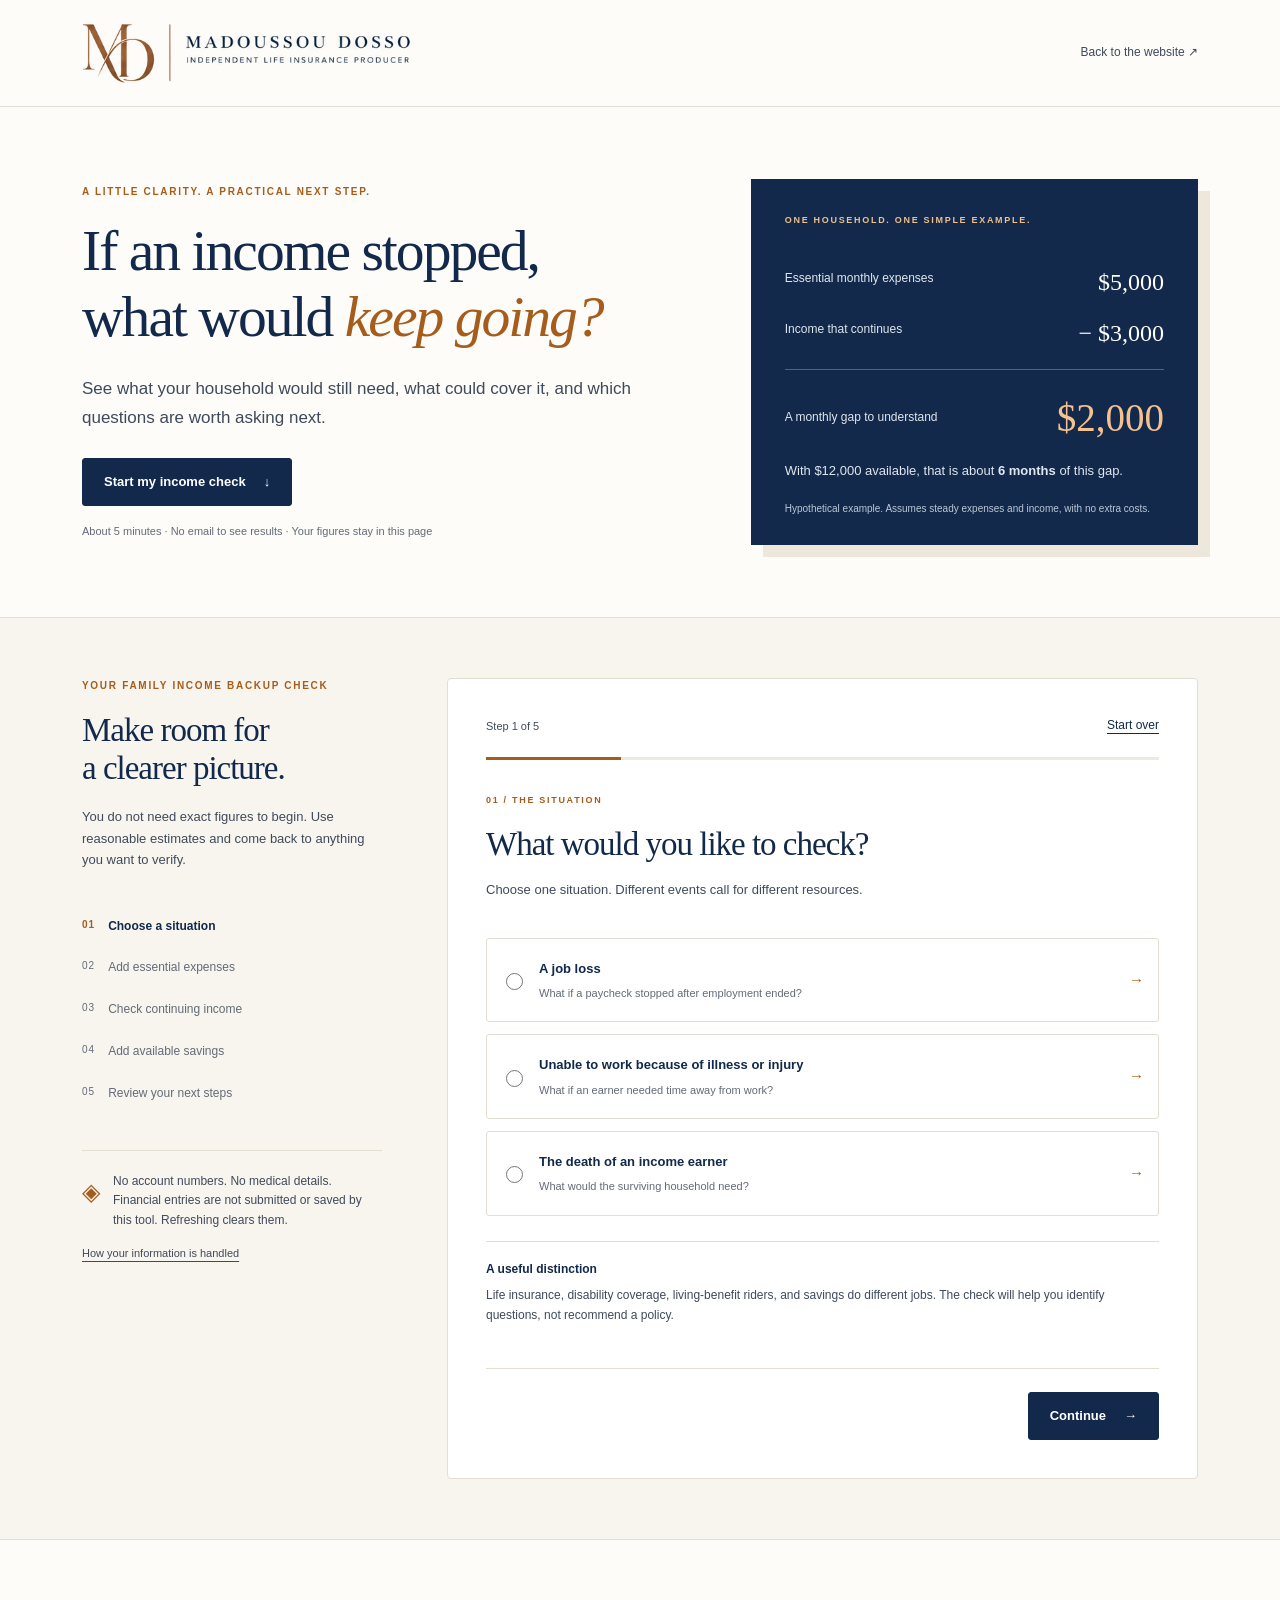
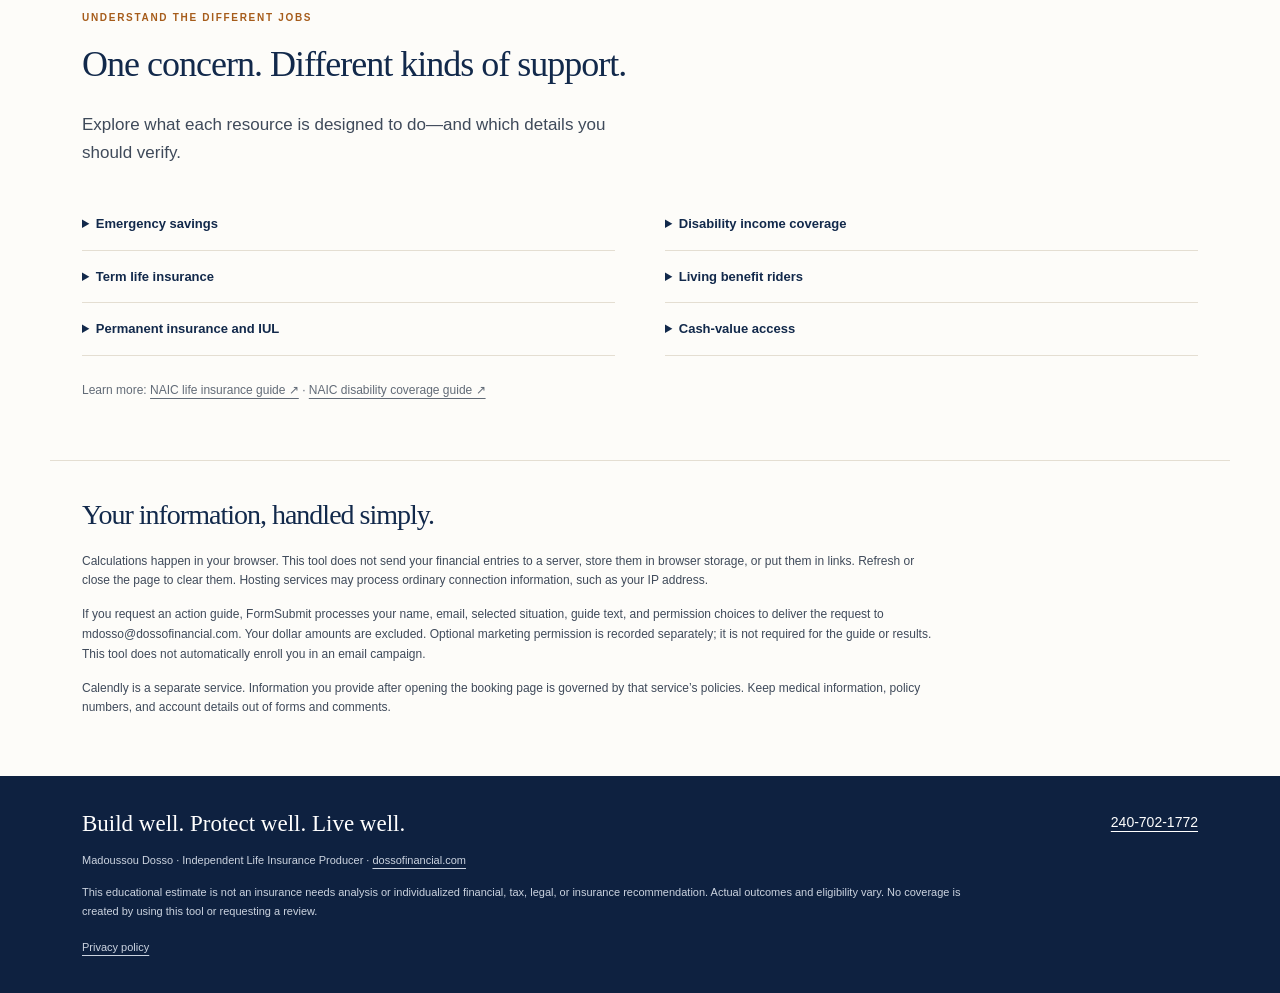
==== family-check/index.html @ 7ed12498 "Add browser-local Family Income Backup Check with optional action-guide request" ====
<!doctype html>
<html lang="en">
<head>
<meta charset="utf-8"><meta name="viewport" content="width=device-width, initial-scale=1">
<title>Family Income Backup Check | Dosso Financial</title>
<meta name="description" content="Estimate your household’s monthly income gap and savings runway. Get a practical action plan, with no email required to see your results.">
<meta name="robots" content="noindex,nofollow">
<meta name="referrer" content="strict-origin-when-cross-origin">
<link rel="stylesheet" href="styles.css">
<script src="model.js" defer></script><script src="app.js" defer></script>
</head>
<body>
<a class="skip" href="#check">Skip to the income check</a>
<header class="site-header"><div class="wrap header-inner"><a class="brand" href="https://dossofinancial.com" aria-label="Dosso Financial home"><img src="brand.svg" width="390" height="74" alt="Madoussou Dosso, Independent Life Insurance Producer"></a><a class="header-link" href="https://dossofinancial.com">Back to the website <span aria-hidden="true">↗</span></a></div></header>
<main>
<section class="hero wrap">
 <div><p class="eyebrow">A LITTLE CLARITY. A PRACTICAL NEXT STEP.</p><h1>If an income stopped,<br>what would <em>keep going?</em></h1><p class="intro">See what your household would still need, what could cover it, and which questions are worth asking next.</p><a class="button" href="#check">Start my income check <span aria-hidden="true">↓</span></a><p class="small hero-note">About 5 minutes · No email to see results · Your figures stay in this page</p></div>
 <aside class="example" aria-label="Illustrative example"><p class="eyebrow">ONE HOUSEHOLD. ONE SIMPLE EXAMPLE.</p><div class="example-line"><span>Essential monthly expenses</span><strong>$5,000</strong></div><div class="example-line"><span>Income that continues</span><strong>− $3,000</strong></div><div class="example-result"><span>A monthly gap to understand</span><strong>$2,000</strong></div><p>With $12,000 available, that is about <b>6 months</b> of this gap.</p><p class="example-foot">Hypothetical example. Assumes steady expenses and income, with no extra costs.</p></aside>
</section>
<section class="tool-band" id="check"><div class="wrap tool-grid">
 <aside class="guide"><p class="eyebrow">YOUR FAMILY INCOME BACKUP CHECK</p><h2>Make room for <br>a clearer picture.</h2><p>You do not need exact figures to begin. Use reasonable estimates and come back to anything you want to verify.</p><ol id="step-list" class="step-list"><li class="active" aria-current="step"><span>01</span> Choose a situation</li><li><span>02</span> Add essential expenses</li><li><span>03</span> Check continuing income</li><li><span>04</span> Add available savings</li><li><span>05</span> Review your next steps</li></ol><div class="privacy-note"><span aria-hidden="true">◈</span><p>No account numbers. No medical details. Financial entries are not submitted or saved by this tool. Refreshing clears them.</p></div><a class="text-link" href="#privacy">How your information is handled</a></aside>
 <div class="work-area"><div class="progress-top"><span id="step-label">Step 1 of 5</span><button type="button" class="text-button" id="reset">Start over</button></div><div class="progress-track" role="progressbar" aria-label="Check progress" aria-valuemin="1" aria-valuemax="5" aria-valuenow="1" id="progress"><div></div></div>
 <form id="calculator" novalidate>
 <section class="step" data-step="0"><p class="eyebrow">01 / THE SITUATION</p><h2 tabindex="-1">What would you like to check?</h2><p>Choose one situation. Different events call for different resources.</p><fieldset class="scenario-group"><legend class="sr-only">Situation to explore</legend>
 <label class="choice"><input type="radio" name="scenario" value="job" required><span><strong>A job loss</strong><small>What if a paycheck stopped after employment ended?</small></span><span class="choice-arrow" aria-hidden="true">→</span></label>
 <label class="choice"><input type="radio" name="scenario" value="work"><span><strong>Unable to work because of illness or injury</strong><small>What if an earner needed time away from work?</small></span><span class="choice-arrow" aria-hidden="true">→</span></label>
 <label class="choice"><input type="radio" name="scenario" value="death"><span><strong>The death of an income earner</strong><small>What would the surviving household need?</small></span><span class="choice-arrow" aria-hidden="true">→</span></label>
 </fieldset><div class="teaching"><b>A useful distinction</b><p>Life insurance, disability coverage, living-benefit riders, and savings do different jobs. The check will help you identify questions, not recommend a policy.</p></div></section>
 <section class="step" data-step="1" hidden><p class="eyebrow">02 / WHAT CONTINUES</p><h2 tabindex="-1">Which bills would still need paying?</h2><p>Enter monthly essentials for the situation you chose. Leave a category blank if it does not apply.</p><p class="context" id="expense-context"></p><div class="money-grid">
 <label>Housing and utilities<span class="money"><span aria-hidden="true">$</span><input id="housing" inputmode="decimal" type="text" placeholder="0" autocomplete="off" aria-label="Monthly housing and utilities in dollars"></span></label>
 <label>Groceries and essentials<span class="money"><span aria-hidden="true">$</span><input id="food" inputmode="decimal" type="text" placeholder="0" autocomplete="off" aria-label="Monthly groceries and essentials in dollars"></span></label>
 <label>Transportation<span class="money"><span aria-hidden="true">$</span><input id="transport" inputmode="decimal" type="text" placeholder="0" autocomplete="off" aria-label="Monthly transportation in dollars"></span></label>
 <label>Childcare and family support<span class="money"><span aria-hidden="true">$</span><input id="care" inputmode="decimal" type="text" placeholder="0" autocomplete="off" aria-label="Monthly childcare and family support in dollars"></span></label>
 <label>Debt, health costs, other essentials<span class="money"><span aria-hidden="true">$</span><input id="other" inputmode="decimal" type="text" placeholder="0" autocomplete="off" aria-label="Monthly other essential expenses in dollars"></span></label>
 <label>New costs in this situation<span class="money"><span aria-hidden="true">$</span><input id="extra" inputmode="decimal" type="text" placeholder="0" autocomplete="off" aria-label="Additional monthly costs in dollars"></span></label>
 </div><div class="subtotal"><span>Your monthly essential expenses</span><strong id="expense-total">$0</strong></div><details><summary>What might change?</summary><p>Examples include replacement childcare, help at home, health coverage after a job change, or reduced commuting. Avoid counting the same expense twice. For a business-owning household, include household bills here, not operating expenses.</p></details></section>
 <section class="step" data-step="2" hidden><p class="eyebrow">03 / WHAT COULD COVER IT</p><h2 tabindex="-1">What income could continue?</h2><p>Use monthly take-home income you reasonably expect to remain available in this situation.</p><label class="large-field" for="income">Continuing monthly income<span class="money"><span aria-hidden="true">$</span><input id="income" inputmode="decimal" type="text" placeholder="Enter an amount, including 0" autocomplete="off" required aria-describedby="income-help"></span></label><p class="small" id="income-help">Consider a spouse’s earnings and verified ongoing benefits. Exclude the income that stops. Do not count a one-time life insurance payment as monthly income.</p><div class="teaching"><b>Check timing before counting a benefit</b><p>Waiting periods, eligibility, taxes, and benefit limits matter. This estimate assumes the income starts immediately and continues throughout your selected period. Leave out unverified benefits and note them as a question to resolve.</p></div><fieldset class="coverage-options"><legend>Do you know what protection applies to this situation?</legend><label><input type="radio" name="coverage" value="yes"> Yes, I have something to review</label><label><input type="radio" name="coverage" value="unsure"> I’m not sure what applies</label><label><input type="radio" name="coverage" value="none"> I’m not aware of any</label></fieldset></section>
 <section class="step" data-step="3" hidden><p class="eyebrow">04 / YOUR BREATHING ROOM</p><h2 tabindex="-1">What savings could bridge a gap?</h2><p>Include money genuinely available for this situation after setting aside other essential commitments.</p><label class="large-field" for="savings">Available savings<span class="money"><span aria-hidden="true">$</span><input id="savings" inputmode="decimal" type="text" placeholder="Enter an amount, including 0" autocomplete="off" required></span></label><p class="small">Exclude home equity, unverified claim payments, retirement withdrawals, and money already counted elsewhere. Access to policy cash value can involve costs and consequences; it is not treated as ready cash here.</p><label class="period-field" for="months">What period would you like to explore?<select id="months"><option value="3">3 months</option><option value="6" selected>6 months</option><option value="12">12 months</option><option value="24">24 months</option></select></label><div class="teaching"><b>A snapshot, not a coverage recommendation</b><p>Your selected period is an illustration. It does not determine how much insurance you need or how long support should last.</p></div></section>
 <p class="error" id="error" role="alert" hidden></p><div class="step-nav"><button class="button secondary" type="button" id="back" hidden>← Back</button><button class="button" type="submit" id="next">Continue <span aria-hidden="true">→</span></button></div>
 </form>
 <section id="results" hidden aria-labelledby="result-heading"><p class="eyebrow">05 / YOUR PICTURE, MADE CLEARER</p><h2 id="result-heading" tabindex="-1">Here is what your figures show.</h2><p class="result-scenario" id="result-scenario"></p><div class="result-primary"><span>Estimated monthly shortfall</span><strong id="gap"></strong><p id="gap-explanation"></p></div><div class="result-pair"><div><span>Approximate savings runway</span><strong id="runway"></strong><p id="runway-note"></p></div><div><span id="period-title"></span><strong id="period-gap"></strong><p>After using the available savings you entered.</p></div></div><div class="breakdown" id="breakdown"></div><div class="assumptions"><h3>Read this alongside your result</h3><p id="result-limits"></p><button type="button" class="text-button" id="edit">Adjust my figures ↗</button></div><h3 class="action-title">Your next steps</h3><ol id="actions" class="actions"></ol><div class="result-tools"><button class="button secondary" id="print" type="button">Print or save my summary</button><button class="text-button" type="button" id="try-another">Check another situation</button></div><p class="small">Use your browser’s print dialog to save a PDF. Your results do not require an email.</p>
 <section class="review-cta"><p class="eyebrow">WHEN A QUESTION DESERVES A CONVERSATION</p><h3>Let’s look at the insurance questions together.</h3><p>In a Family Protection Review, we’ll discuss your responsibilities, existing life insurance, and questions about potential gaps. Insurance options may be discussed where appropriate. Other needs may require a different professional.</p><a class="button" id="book" href="https://calendly.com/mdosso-zoom--meeting-with-madoussou-dosso" target="_blank" rel="noopener">Request a Family Protection Review ↗</a><p class="small">Madoussou Dosso · Independent Life Insurance Producer</p></section>
 <section class="email-section" id="email-section"><h3>Want the action guide in your inbox?</h3><p>Optional: request the questions and next steps for your selected situation. Your financial figures are not included.</p><form id="lead-form" action="https://formsubmit.co/mdosso@dossofinancial.com" method="POST" target="_blank"><input type="hidden" name="_subject" value="Family Income Backup Check | Action guide request"><input type="hidden" name="_template" value="table"><input type="hidden" name="_autoresponse" id="autoresponse"><input type="hidden" name="_url" value="https://dossofinancial.com/family-check/"><input type="hidden" name="Situation" id="lead-situation"><input type="hidden" name="Requested_action_guide" id="lead-actions"><label class="honey" aria-hidden="true">Leave blank<input name="_honey" tabindex="-1" autocomplete="off"></label><div class="contact-fields"><label for="lead-name">First name<input id="lead-name" name="name" autocomplete="given-name" maxlength="80" required></label><label for="lead-email">Email address<input id="lead-email" name="email" type="email" autocomplete="email" maxlength="254" required></label></div><label class="consent"><input type="checkbox" name="contact_permission" value="Requested action guide and response to this inquiry" required><span>Send me this guide. Madoussou may respond to this request using my name, email, and selected situation.</span></label><label class="consent"><input type="checkbox" name="marketing_opt_in" value="Yes - optional financial education emails"><span>Also send me occasional educational emails. Optional; I can unsubscribe.</span></label><p class="small">This request uses FormSubmit, the website’s form service, and opens a confirmation tab. Complete any verification there. Read the <a href="https://dossofinancial.com/privacy.html" target="_blank" rel="noopener">website privacy policy</a> and <a href="#privacy">this tool’s privacy details</a>.</p><button class="button secondary" type="submit">Request my action guide ↗</button><p id="lead-status" role="status" class="small"></p></form></section>
 </section>
 <noscript>This check needs JavaScript for calculations. You can still call 240-702-1772 or use the booking link below.</noscript>
 </div>
</div></section>
<section class="wrap learning" id="tools"><p class="eyebrow">UNDERSTAND THE DIFFERENT JOBS</p><h2>One concern. Different kinds of support.</h2><p class="intro">Explore what each resource is designed to do—and which details you should verify.</p><div class="learn-grid">
<details><summary>Emergency savings</summary><p>Available savings may bridge expenses without a claim qualification. How long they last depends on your gap and competing needs. This tool assumes no growth, inflation, or unexpected costs.</p></details>
<details><summary>Disability income coverage</summary><p>May replace some income following a covered disability. Definitions, waiting periods, amounts, benefit duration, and tax treatment vary. It does not automatically cover job loss.</p></details>
<details><summary>Term life insurance</summary><p>Provides death benefit protection for a specified period under the contract’s terms. Generally has no cash value. Some policies offer accelerated benefit riders; check the actual policy.</p></details>
<details><summary>Living benefit riders</summary><p>Some riders permit access to part of a death benefit after a qualifying event. They generally reduce remaining benefits. Eligibility and payout terms vary; they are not automatically disability or long-term care insurance.</p></details>
<details><summary>Permanent insurance and IUL</summary><p>Eligible permanent policies, including whole life and indexed universal life, may accumulate cash value. IUL crediting may reference an index; it is not direct index investing. Funding, charges, crediting limits, and policy maintenance matter.</p></details>
<details><summary>Cash-value access</summary><p>Withdrawals and loans have terms and costs. Loans carry interest and can affect values, death benefits, lapse risk, and taxes. Cash value takes time to build and is not assumed to be emergency savings in this check.</p></details>
</div><p class="small source-links">Learn more: <a href="https://content.naic.org/consumer/life-insurance.htm" target="_blank" rel="noopener">NAIC life insurance guide ↗</a> · <a href="https://content.naic.org/article/consumer-insight-if-disability-were-keep-you-earning-living-how-would-you-pay-your-bills" target="_blank" rel="noopener">NAIC disability coverage guide ↗</a></p></section>
<section class="wrap privacy-section" id="privacy"><h2>Your information, handled simply.</h2><p>Calculations happen in your browser. This tool does not send your financial entries to a server, store them in browser storage, or put them in links. Refresh or close the page to clear them. Hosting services may process ordinary connection information, such as your IP address.</p><p>If you request an action guide, FormSubmit processes your name, email, selected situation, guide text, and permission choices to deliver the request to mdosso@dossofinancial.com. Your dollar amounts are excluded. Optional marketing permission is recorded separately; it is not required for the guide or results. This tool does not automatically enroll you in an email campaign.</p><p>Calendly is a separate service. Information you provide after opening the booking page is governed by that service’s policies. Keep medical information, policy numbers, and account details out of forms and comments.</p></section>
</main><footer><div class="wrap"><div class="footer-top"><span>Build well. Protect well. Live well.</span><a href="tel:+12407021772">240-702-1772</a></div><p>Madoussou Dosso · Independent Life Insurance Producer · <a href="https://dossofinancial.com">dossofinancial.com</a></p><p>This educational estimate is not an insurance needs analysis or individualized financial, tax, legal, or insurance recommendation. Actual outcomes and eligibility vary. No coverage is created by using this tool or requesting a review.</p><a href="https://dossofinancial.com/privacy.html">Privacy policy</a></div></footer>
</body></html>
---- family-check/styles.css ----
:root{--navy:#12294b;--deep:#0e2140;--copper:#a65c1b;--cream:#fdfcf9;--warm:#f8f5ef;--border:#e4ded2;--ink:#3f4a5a;--muted:#626b77;--serif:Georgia,'Times New Roman',serif;--sans:Arial,Helvetica,sans-serif}*{box-sizing:border-box}html{scroll-behavior:smooth;scroll-padding-top:25px}body{margin:0;background:var(--cream);color:var(--ink);font:15px/1.65 var(--sans)}a{color:inherit;text-underline-offset:4px}button,input,select{font:inherit}button,a,input,select,summary{outline-offset:4px}button:focus-visible,a:focus-visible,input:focus-visible,select:focus-visible,summary:focus-visible{outline:3px solid var(--copper)}button{cursor:pointer}button:disabled{opacity:.5;cursor:wait}[hidden]{display:none!important}h1,h2,h3,p{margin:0}h1,h2,h3{font-family:var(--serif);font-weight:400;color:var(--navy);line-height:1.15}h1{font-size:clamp(39px,4.5vw,64px);letter-spacing:-2px}h1 em{font-weight:400;color:var(--copper)}h2{font-size:36px;letter-spacing:-1px}h3{font-size:26px}p+p{margin-top:14px}.wrap{max-width:1180px;margin:0 auto;padding:0 32px}.eyebrow{font:600 10px/1.6 var(--sans);letter-spacing:1.7px;color:var(--copper);margin-bottom:18px}.small{font-size:12px;color:var(--muted);line-height:1.65}.site-header{border-bottom:1px solid var(--border)}.header-inner{display:flex;align-items:center;justify-content:space-between;gap:20px;min-height:106px}.brand img{display:block;width:330px;max-width:100%;height:auto}.header-link{font-size:12px;text-decoration:none}.hero{padding-top:72px;padding-bottom:72px;display:grid;grid-template-columns:1.35fr 1fr;gap:65px;align-items:center}.intro{font-size:17px;line-height:1.7;max-width:550px;margin:25px 0}.button{display:inline-flex;align-items:center;justify-content:center;gap:18px;background:var(--navy);color:#fff;border:1px solid var(--navy);padding:14px 21px;font-size:13px;font-weight:600;text-decoration:none;border-radius:3px;line-height:1.4}.button:hover{background:var(--deep)}.button.secondary{background:transparent;color:var(--navy);border-color:#a5afbb}.button.secondary:hover{background:var(--warm)}.hero-note{margin-top:16px;font-size:11px}.example{background:var(--navy);color:#e0e6ed;padding:34px 34px 28px;box-shadow:12px 12px 0 #eee7dc}.example .eyebrow{color:#efbf8d;font-size:9px;margin-bottom:30px}.example-line{display:flex;justify-content:space-between;gap:15px;padding:12px 0;font-size:12px}.example-line strong{font:24px var(--serif);color:#fff}.example-result{display:flex;justify-content:space-between;align-items:center;border-top:1px solid #53627a;margin-top:10px;padding:25px 0 20px;gap:10px;font-size:12px}.example-result strong{font:39px var(--serif);color:#f5c18f}.example p{font-size:13px}.example .example-foot{font-size:10px;color:#bdc8d6;margin-top:19px}.tool-band{background:var(--warm);border-top:1px solid var(--border);border-bottom:1px solid var(--border);padding:60px 0}.tool-grid{display:grid;grid-template-columns:300px minmax(0,1fr);gap:65px}.guide h2{font-size:33px}.guide>p:not(.eyebrow){font-size:13px;margin-top:18px}.step-list{list-style:none;padding:0;margin:35px 0}.step-list li{padding:11px 0;font-size:12px;color:var(--muted);display:flex;gap:13px}.step-list li span{font-size:10px;letter-spacing:1px}.step-list .active{color:var(--navy);font-weight:700}.step-list .active span{color:var(--copper)}.step-list .done{color:var(--navy)}.privacy-note{display:flex;gap:13px;border-top:1px solid var(--border);padding-top:21px;font-size:12px}.privacy-note>span{color:var(--copper);font-size:24px}.text-link{font-size:11px;display:inline-block;margin-top:13px}.work-area{background:#fff;padding:32px 38px 38px;border:1px solid var(--border);border-radius:4px;min-width:0}.progress-top{display:flex;justify-content:space-between;align-items:center;font-size:11px}.text-button{background:none;border:none;padding:5px 0;color:var(--navy);font-size:12px;text-decoration:underline;text-underline-offset:4px}.progress-track{height:3px;background:#eee9e1;margin:16px 0 33px}.progress-track>div{height:100%;width:20%;background:var(--copper);transition:width .25s}.step>.eyebrow,#results>.eyebrow{font-size:9px}.step h2,#results h2{font-size:33px;margin-bottom:16px}.step>p:not(.eyebrow){font-size:13px}.scenario-group{border:none;padding:0;margin:25px 0}.choice{display:flex;align-items:center;gap:13px;padding:19px 14px;border:1px solid var(--border);border-radius:3px;margin-top:12px;cursor:pointer}.choice:hover,.choice:has(input:checked){background:var(--warm);border-color:var(--copper)}input[type=radio],input[type=checkbox]{accent-color:var(--navy);width:17px;height:17px;flex-shrink:0}.choice strong{display:block;font-size:13px;font-weight:600;color:var(--navy)}.choice small{display:block;font-size:11px;margin-top:5px;color:var(--muted)}.choice-arrow{margin-left:auto;color:var(--copper)}.teaching{margin-top:25px;padding:18px 0;border-top:1px solid var(--border);font-size:12px}.teaching b{color:var(--navy)}.teaching p{margin-top:7px}.step-nav{display:flex;justify-content:flex-end;gap:15px;border-top:1px solid var(--border);padding-top:23px;margin-top:24px}.step-nav #back{margin-right:auto}.money-grid{display:grid;grid-template-columns:1fr 1fr;gap:18px;margin-top:24px}.money-grid label,.large-field,.period-field,.contact-fields label{font-size:12px;color:var(--navy);font-weight:600}.money{display:flex;align-items:center;border:1px solid #bcc3cb;border-radius:3px;margin-top:7px;background:#fff}.money>span{padding-left:13px;color:var(--muted)}.money input{width:100%;min-width:0;border:0;padding:12px 10px;background:transparent;color:var(--navy);font-size:16px;border-radius:3px}.money:focus-within{outline:2px solid var(--navy);outline-offset:1px}.money input:focus{outline:0}.large-field{display:block;margin-top:27px;max-width:420px}.large-field+p{margin-top:10px}.subtotal{display:flex;justify-content:space-between;gap:10px;padding:20px 0;margin-top:12px;border-bottom:1px solid var(--border);color:var(--navy);font-size:12px}.subtotal strong{font:25px var(--serif)}.context{color:var(--copper);margin-top:14px}.coverage-options{border:0;padding:0;margin:24px 0 0}.coverage-options legend{font-size:13px;color:var(--navy);font-weight:600;margin-bottom:10px}.coverage-options label{display:flex;gap:10px;align-items:center;font-size:12px;padding:7px 0}.period-field{display:block;margin-top:27px}select{display:block;width:100%;padding:12px;background:#fff;border:1px solid #bcc3cb;border-radius:3px;color:var(--navy);margin-top:8px}details{border-bottom:1px solid var(--border);padding:15px 0;font-size:12px}summary{cursor:pointer;font-weight:600;color:var(--navy)}details p{padding-top:12px}.error{padding:13px;background:#fff4ee;border-left:3px solid #9e351d;color:#82301d;margin-top:20px;font-size:12px}.result-scenario{font-size:13px;margin-bottom:23px}.result-primary{background:var(--navy);color:#fff;padding:25px;border-radius:3px}.result-primary>span{font-size:12px;color:#e0e6ed}.result-primary strong{display:block;font:52px/1.3 var(--serif);color:#f8ce9e;margin-top:8px}.result-primary p{font-size:12px;color:#e0e6ed;margin-top:8px}.result-pair{display:grid;grid-template-columns:1fr 1fr;border:1px solid var(--border);margin-top:16px}.result-pair>div{padding:20px;min-width:0}.result-pair>div+div{border-left:1px solid var(--border)}.result-pair span{font-size:11px;display:block}.result-pair strong{display:block;font:30px/1.3 var(--serif);color:var(--navy);margin-top:10px}.result-pair p{font-size:10px;margin-top:7px}.breakdown{margin:22px 0}.breakdown-row{display:flex;justify-content:space-between;border-bottom:1px solid var(--border);padding:8px 0;font-size:12px}.assumptions{font-size:11px;background:var(--warm);padding:17px}.assumptions h3{font:600 12px var(--sans);margin-bottom:8px}.assumptions .text-button{margin-top:9px}.action-title{margin-top:29px}.actions{padding:0;list-style:none;counter-reset:actions}.actions li{counter-increment:actions;display:flex;gap:15px;border-bottom:1px solid var(--border);padding:15px 0;font-size:12px}.actions li:before{content:counter(actions,decimal-leading-zero);color:var(--copper);font-size:11px;min-width:20px}.result-tools{display:flex;align-items:center;gap:15px;flex-wrap:wrap;margin:25px 0 10px}.review-cta{margin-top:30px;padding:27px 0;border-top:1px solid var(--border);border-bottom:1px solid var(--border)}.review-cta h3{font-size:27px}.review-cta>p:not(.eyebrow){font-size:12px;margin-top:15px}.review-cta .button{margin-top:19px}.review-cta .eyebrow{font-size:9px}.email-section{margin-top:28px}.email-section>p{font-size:12px;margin-top:14px}.contact-fields{display:grid;grid-template-columns:1fr 1fr;gap:15px;margin:23px 0 15px}.contact-fields input{display:block;width:100%;border:1px solid #bcc3cb;border-radius:3px;padding:10px;margin-top:7px;color:var(--navy);font-size:14px}.consent{display:flex;gap:10px;font-size:11px;margin:12px 0;align-items:flex-start}.consent input{margin-top:2px}.email-section .small{font-size:10px}.email-section button{margin-top:16px}.honey{position:absolute;left:-10000px;width:1px;height:1px;overflow:hidden}.learning{padding-top:70px;padding-bottom:60px}.learn-grid{display:grid;grid-template-columns:1fr 1fr;column-gap:50px;margin-top:30px}.learn-grid details{font-size:13px}.source-links{margin-top:25px}.privacy-section{padding-top:38px;padding-bottom:58px;border-top:1px solid var(--border)}.privacy-section h2{font-size:28px;margin-bottom:20px}.privacy-section p{font-size:12px;max-width:850px}footer{background:var(--deep);color:#cbd3df;padding:35px 0}footer p{font-size:11px;max-width:900px;margin:14px 0}footer a{font-size:11px}.footer-top{display:flex;justify-content:space-between;gap:20px;color:#fff}.footer-top>span{font:23px var(--serif)}.footer-top a{font-size:14px}.sr-only,.skip{position:absolute;width:1px;height:1px;overflow:hidden;clip:rect(0,0,0,0)}.skip:focus{clip:auto;width:auto;height:auto;padding:14px;background:var(--navy);color:#fff;z-index:100}.work-area h2:focus{outline:none}@media(max-width:900px){.hero{gap:35px}.tool-grid{grid-template-columns:225px 1fr;gap:30px}.work-area{padding:28px}.guide h2{font-size:29px}.example{padding:27px}.header-link{font-size:11px}}@media(max-width:700px){.wrap{padding-left:22px;padding-right:22px}.header-inner{min-height:88px}.brand img{width:260px}.header-link{display:none}.hero{grid-template-columns:1fr;gap:35px;padding-top:44px;padding-bottom:45px}h1{font-size:43px}.intro{font-size:16px}.example{box-shadow:7px 7px 0 #eee7dc}.tool-band{padding:32px 0}.tool-grid{grid-template-columns:1fr;gap:20px}.guide h2{font-size:29px}.guide h2 br{display:none}.guide>p:not(.eyebrow){font-size:12px}.step-list{display:flex;gap:8px;margin:20px 0 0}.step-list li{font-size:0;flex:1;border-bottom:2px solid var(--border);padding-bottom:10px}.step-list li.active{border-color:var(--copper)}.step-list li span{font-size:11px}.privacy-note{display:none}.text-link{font-size:10px}.work-area{padding:25px 20px}.step h2,#results h2{font-size:30px}.money-grid{gap:14px;grid-template-columns:1fr}.result-pair{grid-template-columns:1fr}.result-pair>div+div{border-left:0;border-top:1px solid var(--border)}.contact-fields{grid-template-columns:1fr}.result-tools{align-items:flex-start;flex-direction:column}.learning{padding-top:42px;padding-bottom:40px}.learning h2{font-size:31px}.learn-grid{grid-template-columns:1fr}.footer-top{flex-direction:column}.review-cta .button{width:100%;font-size:12px}.small.hero-note{font-size:10px}.choice{padding:15px 12px}}@media(prefers-reduced-motion:reduce){html{scroll-behavior:auto}*{transition:none!important}}@media print{@page{size:letter;margin:.6in}.site-header,.hero,.guide,.progress-top,.progress-track,#calculator,.review-cta,.email-section,.learning,.privacy-section,footer,.result-tools,.assumptions button,.skip,.result-tools+.small{display:none!important}.tool-band,.work-area{background:#fff!important;border:0!important;padding:0!important}.wrap{max-width:none;padding:0}.tool-grid{display:block}body{font-size:11px;color:#111}.result-primary{background:#fff;color:#111;border:1px solid #aaa}.result-primary strong,.result-primary p,.result-primary span{color:#111}.result-primary strong{font-size:33px}.result-pair{break-inside:avoid}.assumptions{background:#fff;border:1px solid #aaa}#results:before{content:'DOSSO FINANCIAL • FAMILY INCOME BACKUP CHECK';display:block;font:bold 10px Arial;margin-bottom:20px}#results:after{content:'Madoussou Dosso | dossofinancial.com | 240-702-1772 • Educational estimate, not an insurance recommendation.';display:block;font:9px Arial;margin-top:20px}.actions li{break-inside:avoid}.work-area{min-height:0}h2{font-size:26px}.action-title{font-size:22px}.actions li,.breakdown-row{font-size:11px}}
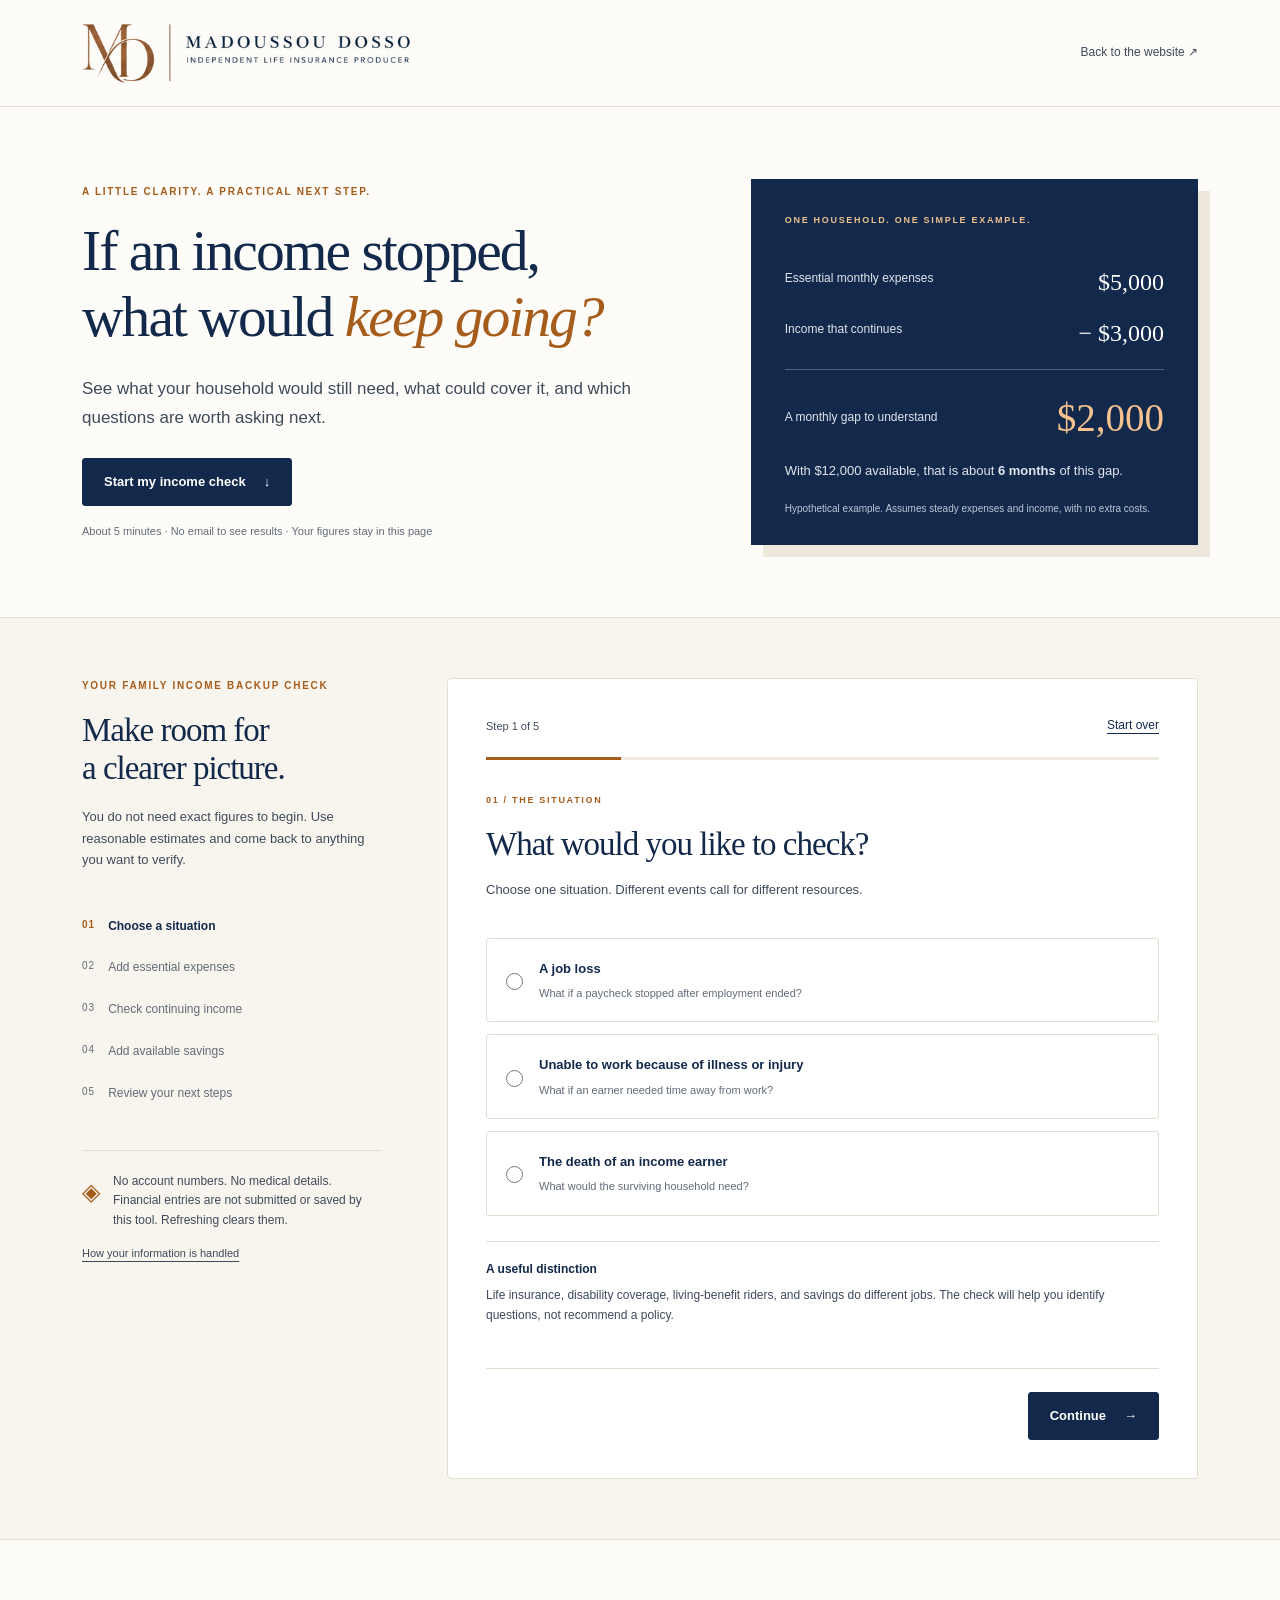
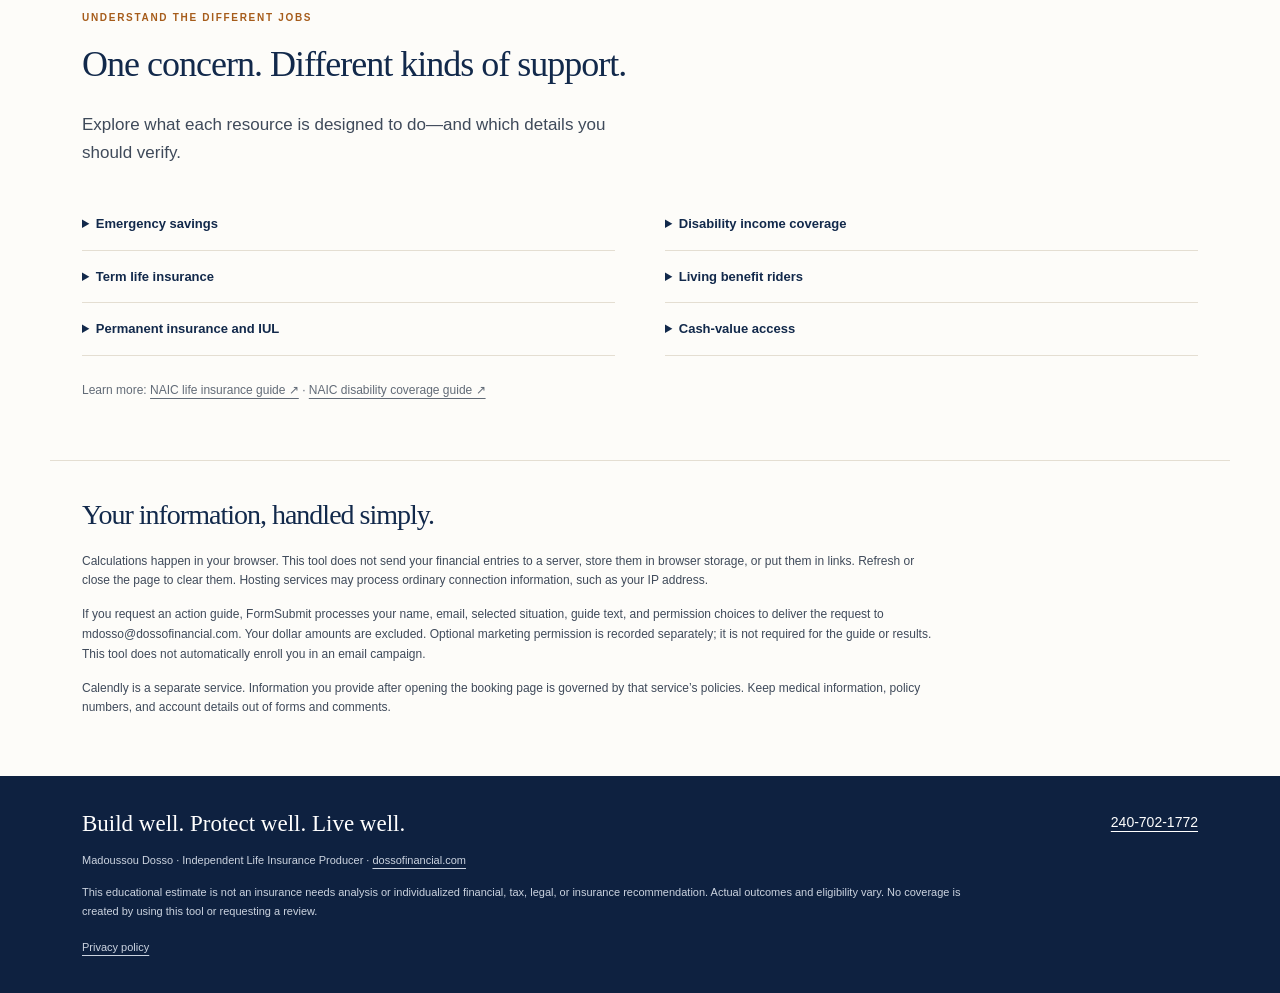
==== commit 5714b6eb: "Remove misleading arrows from event choices" ====
--- a/family-check/index.html
+++ b/family-check/index.html
@@ -6,8 +6,8 @@
 <meta name="description" content="Estimate your household’s monthly income gap and savings runway. Get a practical action plan, with no email required to see your results.">
 <meta name="robots" content="noindex,nofollow">
 <meta name="referrer" content="strict-origin-when-cross-origin">
-<link rel="stylesheet" href="styles.css">
-<script src="model.js" defer></script><script src="app.js" defer></script>
+<link rel="stylesheet" href="styles.css?v=20261117b">
+<script src="model.js" defer></script><script src="app.js?v=20261117b" defer></script>
 </head>
 <body>
 <a class="skip" href="#check">Skip to the income check</a>
@@ -22,9 +22,9 @@
  <div class="work-area"><div class="progress-top"><span id="step-label">Step 1 of 5</span><button type="button" class="text-button" id="reset">Start over</button></div><div class="progress-track" role="progressbar" aria-label="Check progress" aria-valuemin="1" aria-valuemax="5" aria-valuenow="1" id="progress"><div></div></div>
  <form id="calculator" novalidate>
  <section class="step" data-step="0"><p class="eyebrow">01 / THE SITUATION</p><h2 tabindex="-1">What would you like to check?</h2><p>Choose one situation. Different events call for different resources.</p><fieldset class="scenario-group"><legend class="sr-only">Situation to explore</legend>
- <label class="choice"><input type="radio" name="scenario" value="job" required><span><strong>A job loss</strong><small>What if a paycheck stopped after employment ended?</small></span><span class="choice-arrow" aria-hidden="true">→</span></label>
- <label class="choice"><input type="radio" name="scenario" value="work"><span><strong>Unable to work because of illness or injury</strong><small>What if an earner needed time away from work?</small></span><span class="choice-arrow" aria-hidden="true">→</span></label>
- <label class="choice"><input type="radio" name="scenario" value="death"><span><strong>The death of an income earner</strong><small>What would the surviving household need?</small></span><span class="choice-arrow" aria-hidden="true">→</span></label>
+ <label class="choice"><input type="radio" name="scenario" value="job" required><span><strong>A job loss</strong><small>What if a paycheck stopped after employment ended?</small></span></label>
+ <label class="choice"><input type="radio" name="scenario" value="work"><span><strong>Unable to work because of illness or injury</strong><small>What if an earner needed time away from work?</small></span></label>
+ <label class="choice"><input type="radio" name="scenario" value="death"><span><strong>The death of an income earner</strong><small>What would the surviving household need?</small></span></label>
  </fieldset><div class="teaching"><b>A useful distinction</b><p>Life insurance, disability coverage, living-benefit riders, and savings do different jobs. The check will help you identify questions, not recommend a policy.</p></div></section>
  <section class="step" data-step="1" hidden><p class="eyebrow">02 / WHAT CONTINUES</p><h2 tabindex="-1">Which bills would still need paying?</h2><p>Enter monthly essentials for the situation you chose. Leave a category blank if it does not apply.</p><p class="context" id="expense-context"></p><div class="money-grid">
  <label>Housing and utilities<span class="money"><span aria-hidden="true">$</span><input id="housing" inputmode="decimal" type="text" placeholder="0" autocomplete="off" aria-label="Monthly housing and utilities in dollars"></span></label>
@@ -32,7 +32,7 @@
  <label>Transportation<span class="money"><span aria-hidden="true">$</span><input id="transport" inputmode="decimal" type="text" placeholder="0" autocomplete="off" aria-label="Monthly transportation in dollars"></span></label>
  <label>Childcare and family support<span class="money"><span aria-hidden="true">$</span><input id="care" inputmode="decimal" type="text" placeholder="0" autocomplete="off" aria-label="Monthly childcare and family support in dollars"></span></label>
  <label>Debt, health costs, other essentials<span class="money"><span aria-hidden="true">$</span><input id="other" inputmode="decimal" type="text" placeholder="0" autocomplete="off" aria-label="Monthly other essential expenses in dollars"></span></label>
- <label>New costs in this situation<span class="money"><span aria-hidden="true">$</span><input id="extra" inputmode="decimal" type="text" placeholder="0" autocomplete="off" aria-label="Additional monthly costs in dollars"></span></label>
+ <label>Additional monthly expenses<span class="money"><span aria-hidden="true">$</span><input id="extra" inputmode="decimal" type="text" placeholder="0" autocomplete="off" aria-label="Additional monthly expenses in dollars"></span></label>
  </div><div class="subtotal"><span>Your monthly essential expenses</span><strong id="expense-total">$0</strong></div><details><summary>What might change?</summary><p>Examples include replacement childcare, help at home, health coverage after a job change, or reduced commuting. Avoid counting the same expense twice. For a business-owning household, include household bills here, not operating expenses.</p></details></section>
  <section class="step" data-step="2" hidden><p class="eyebrow">03 / WHAT COULD COVER IT</p><h2 tabindex="-1">What income could continue?</h2><p>Use monthly take-home income you reasonably expect to remain available in this situation.</p><label class="large-field" for="income">Continuing monthly income<span class="money"><span aria-hidden="true">$</span><input id="income" inputmode="decimal" type="text" placeholder="Enter an amount, including 0" autocomplete="off" required aria-describedby="income-help"></span></label><p class="small" id="income-help">Consider a spouse’s earnings and verified ongoing benefits. Exclude the income that stops. Do not count a one-time life insurance payment as monthly income.</p><div class="teaching"><b>Check timing before counting a benefit</b><p>Waiting periods, eligibility, taxes, and benefit limits matter. This estimate assumes the income starts immediately and continues throughout your selected period. Leave out unverified benefits and note them as a question to resolve.</p></div><fieldset class="coverage-options"><legend>Do you know what protection applies to this situation?</legend><label><input type="radio" name="coverage" value="yes"> Yes, I have something to review</label><label><input type="radio" name="coverage" value="unsure"> I’m not sure what applies</label><label><input type="radio" name="coverage" value="none"> I’m not aware of any</label></fieldset></section>
  <section class="step" data-step="3" hidden><p class="eyebrow">04 / YOUR BREATHING ROOM</p><h2 tabindex="-1">What savings could bridge a gap?</h2><p>Include money genuinely available for this situation after setting aside other essential commitments.</p><label class="large-field" for="savings">Available savings<span class="money"><span aria-hidden="true">$</span><input id="savings" inputmode="decimal" type="text" placeholder="Enter an amount, including 0" autocomplete="off" required></span></label><p class="small">Exclude home equity, unverified claim payments, retirement withdrawals, and money already counted elsewhere. Access to policy cash value can involve costs and consequences; it is not treated as ready cash here.</p><label class="period-field" for="months">What period would you like to explore?<select id="months"><option value="3">3 months</option><option value="6" selected>6 months</option><option value="12">12 months</option><option value="24">24 months</option></select></label><div class="teaching"><b>A snapshot, not a coverage recommendation</b><p>Your selected period is an illustration. It does not determine how much insurance you need or how long support should last.</p></div></section>
--- a/family-check/styles.css
+++ b/family-check/styles.css
@@ -1 +1,9 @@
 :root{--navy:#12294b;--deep:#0e2140;--copper:#a65c1b;--cream:#fdfcf9;--warm:#f8f5ef;--border:#e4ded2;--ink:#3f4a5a;--muted:#626b77;--serif:Georgia,'Times New Roman',serif;--sans:Arial,Helvetica,sans-serif}*{box-sizing:border-box}html{scroll-behavior:smooth;scroll-padding-top:25px}body{margin:0;background:var(--cream);color:var(--ink);font:15px/1.65 var(--sans)}a{color:inherit;text-underline-offset:4px}button,input,select{font:inherit}button,a,input,select,summary{outline-offset:4px}button:focus-visible,a:focus-visible,input:focus-visible,select:focus-visible,summary:focus-visible{outline:3px solid var(--copper)}button{cursor:pointer}button:disabled{opacity:.5;cursor:wait}[hidden]{display:none!important}h1,h2,h3,p{margin:0}h1,h2,h3{font-family:var(--serif);font-weight:400;color:var(--navy);line-height:1.15}h1{font-size:clamp(39px,4.5vw,64px);letter-spacing:-2px}h1 em{font-weight:400;color:var(--copper)}h2{font-size:36px;letter-spacing:-1px}h3{font-size:26px}p+p{margin-top:14px}.wrap{max-width:1180px;margin:0 auto;padding:0 32px}.eyebrow{font:600 10px/1.6 var(--sans);letter-spacing:1.7px;color:var(--copper);margin-bottom:18px}.small{font-size:12px;color:var(--muted);line-height:1.65}.site-header{border-bottom:1px solid var(--border)}.header-inner{display:flex;align-items:center;justify-content:space-between;gap:20px;min-height:106px}.brand img{display:block;width:330px;max-width:100%;height:auto}.header-link{font-size:12px;text-decoration:none}.hero{padding-top:72px;padding-bottom:72px;display:grid;grid-template-columns:1.35fr 1fr;gap:65px;align-items:center}.intro{font-size:17px;line-height:1.7;max-width:550px;margin:25px 0}.button{display:inline-flex;align-items:center;justify-content:center;gap:18px;background:var(--navy);color:#fff;border:1px solid var(--navy);padding:14px 21px;font-size:13px;font-weight:600;text-decoration:none;border-radius:3px;line-height:1.4}.button:hover{background:var(--deep)}.button.secondary{background:transparent;color:var(--navy);border-color:#a5afbb}.button.secondary:hover{background:var(--warm)}.hero-note{margin-top:16px;font-size:11px}.example{background:var(--navy);color:#e0e6ed;padding:34px 34px 28px;box-shadow:12px 12px 0 #eee7dc}.example .eyebrow{color:#efbf8d;font-size:9px;margin-bottom:30px}.example-line{display:flex;justify-content:space-between;gap:15px;padding:12px 0;font-size:12px}.example-line strong{font:24px var(--serif);color:#fff}.example-result{display:flex;justify-content:space-between;align-items:center;border-top:1px solid #53627a;margin-top:10px;padding:25px 0 20px;gap:10px;font-size:12px}.example-result strong{font:39px var(--serif);color:#f5c18f}.example p{font-size:13px}.example .example-foot{font-size:10px;color:#bdc8d6;margin-top:19px}.tool-band{background:var(--warm);border-top:1px solid var(--border);border-bottom:1px solid var(--border);padding:60px 0}.tool-grid{display:grid;grid-template-columns:300px minmax(0,1fr);gap:65px}.guide h2{font-size:33px}.guide>p:not(.eyebrow){font-size:13px;margin-top:18px}.step-list{list-style:none;padding:0;margin:35px 0}.step-list li{padding:11px 0;font-size:12px;color:var(--muted);display:flex;gap:13px}.step-list li span{font-size:10px;letter-spacing:1px}.step-list .active{color:var(--navy);font-weight:700}.step-list .active span{color:var(--copper)}.step-list .done{color:var(--navy)}.privacy-note{display:flex;gap:13px;border-top:1px solid var(--border);padding-top:21px;font-size:12px}.privacy-note>span{color:var(--copper);font-size:24px}.text-link{font-size:11px;display:inline-block;margin-top:13px}.work-area{background:#fff;padding:32px 38px 38px;border:1px solid var(--border);border-radius:4px;min-width:0}.progress-top{display:flex;justify-content:space-between;align-items:center;font-size:11px}.text-button{background:none;border:none;padding:5px 0;color:var(--navy);font-size:12px;text-decoration:underline;text-underline-offset:4px}.progress-track{height:3px;background:#eee9e1;margin:16px 0 33px}.progress-track>div{height:100%;width:20%;background:var(--copper);transition:width .25s}.step>.eyebrow,#results>.eyebrow{font-size:9px}.step h2,#results h2{font-size:33px;margin-bottom:16px}.step>p:not(.eyebrow){font-size:13px}.scenario-group{border:none;padding:0;margin:25px 0}.choice{display:flex;align-items:center;gap:13px;padding:19px 14px;border:1px solid var(--border);border-radius:3px;margin-top:12px;cursor:pointer}.choice:hover,.choice:has(input:checked){background:var(--warm);border-color:var(--copper)}input[type=radio],input[type=checkbox]{accent-color:var(--navy);width:17px;height:17px;flex-shrink:0}.choice strong{display:block;font-size:13px;font-weight:600;color:var(--navy)}.choice small{display:block;font-size:11px;margin-top:5px;color:var(--muted)}.choice-arrow{margin-left:auto;color:var(--copper)}.teaching{margin-top:25px;padding:18px 0;border-top:1px solid var(--border);font-size:12px}.teaching b{color:var(--navy)}.teaching p{margin-top:7px}.step-nav{display:flex;justify-content:flex-end;gap:15px;border-top:1px solid var(--border);padding-top:23px;margin-top:24px}.step-nav #back{margin-right:auto}.money-grid{display:grid;grid-template-columns:1fr 1fr;gap:18px;margin-top:24px}.money-grid label,.large-field,.period-field,.contact-fields label{font-size:12px;color:var(--navy);font-weight:600}.money{display:flex;align-items:center;border:1px solid #bcc3cb;border-radius:3px;margin-top:7px;background:#fff}.money>span{padding-left:13px;color:var(--muted)}.money input{width:100%;min-width:0;border:0;padding:12px 10px;background:transparent;color:var(--navy);font-size:16px;border-radius:3px}.money:focus-within{outline:2px solid var(--navy);outline-offset:1px}.money input:focus{outline:0}.large-field{display:block;margin-top:27px;max-width:420px}.large-field+p{margin-top:10px}.subtotal{display:flex;justify-content:space-between;gap:10px;padding:20px 0;margin-top:12px;border-bottom:1px solid var(--border);color:var(--navy);font-size:12px}.subtotal strong{font:25px var(--serif)}.context{color:var(--copper);margin-top:14px}.coverage-options{border:0;padding:0;margin:24px 0 0}.coverage-options legend{font-size:13px;color:var(--navy);font-weight:600;margin-bottom:10px}.coverage-options label{display:flex;gap:10px;align-items:center;font-size:12px;padding:7px 0}.period-field{display:block;margin-top:27px}select{display:block;width:100%;padding:12px;background:#fff;border:1px solid #bcc3cb;border-radius:3px;color:var(--navy);margin-top:8px}details{border-bottom:1px solid var(--border);padding:15px 0;font-size:12px}summary{cursor:pointer;font-weight:600;color:var(--navy)}details p{padding-top:12px}.error{padding:13px;background:#fff4ee;border-left:3px solid #9e351d;color:#82301d;margin-top:20px;font-size:12px}.result-scenario{font-size:13px;margin-bottom:23px}.result-primary{background:var(--navy);color:#fff;padding:25px;border-radius:3px}.result-primary>span{font-size:12px;color:#e0e6ed}.result-primary strong{display:block;font:52px/1.3 var(--serif);color:#f8ce9e;margin-top:8px}.result-primary p{font-size:12px;color:#e0e6ed;margin-top:8px}.result-pair{display:grid;grid-template-columns:1fr 1fr;border:1px solid var(--border);margin-top:16px}.result-pair>div{padding:20px;min-width:0}.result-pair>div+div{border-left:1px solid var(--border)}.result-pair span{font-size:11px;display:block}.result-pair strong{display:block;font:30px/1.3 var(--serif);color:var(--navy);margin-top:10px}.result-pair p{font-size:10px;margin-top:7px}.breakdown{margin:22px 0}.breakdown-row{display:flex;justify-content:space-between;border-bottom:1px solid var(--border);padding:8px 0;font-size:12px}.assumptions{font-size:11px;background:var(--warm);padding:17px}.assumptions h3{font:600 12px var(--sans);margin-bottom:8px}.assumptions .text-button{margin-top:9px}.action-title{margin-top:29px}.actions{padding:0;list-style:none;counter-reset:actions}.actions li{counter-increment:actions;display:flex;gap:15px;border-bottom:1px solid var(--border);padding:15px 0;font-size:12px}.actions li:before{content:counter(actions,decimal-leading-zero);color:var(--copper);font-size:11px;min-width:20px}.result-tools{display:flex;align-items:center;gap:15px;flex-wrap:wrap;margin:25px 0 10px}.review-cta{margin-top:30px;padding:27px 0;border-top:1px solid var(--border);border-bottom:1px solid var(--border)}.review-cta h3{font-size:27px}.review-cta>p:not(.eyebrow){font-size:12px;margin-top:15px}.review-cta .button{margin-top:19px}.review-cta .eyebrow{font-size:9px}.email-section{margin-top:28px}.email-section>p{font-size:12px;margin-top:14px}.contact-fields{display:grid;grid-template-columns:1fr 1fr;gap:15px;margin:23px 0 15px}.contact-fields input{display:block;width:100%;border:1px solid #bcc3cb;border-radius:3px;padding:10px;margin-top:7px;color:var(--navy);font-size:14px}.consent{display:flex;gap:10px;font-size:11px;margin:12px 0;align-items:flex-start}.consent input{margin-top:2px}.email-section .small{font-size:10px}.email-section button{margin-top:16px}.honey{position:absolute;left:-10000px;width:1px;height:1px;overflow:hidden}.learning{padding-top:70px;padding-bottom:60px}.learn-grid{display:grid;grid-template-columns:1fr 1fr;column-gap:50px;margin-top:30px}.learn-grid details{font-size:13px}.source-links{margin-top:25px}.privacy-section{padding-top:38px;padding-bottom:58px;border-top:1px solid var(--border)}.privacy-section h2{font-size:28px;margin-bottom:20px}.privacy-section p{font-size:12px;max-width:850px}footer{background:var(--deep);color:#cbd3df;padding:35px 0}footer p{font-size:11px;max-width:900px;margin:14px 0}footer a{font-size:11px}.footer-top{display:flex;justify-content:space-between;gap:20px;color:#fff}.footer-top>span{font:23px var(--serif)}.footer-top a{font-size:14px}.sr-only,.skip{position:absolute;width:1px;height:1px;overflow:hidden;clip:rect(0,0,0,0)}.skip:focus{clip:auto;width:auto;height:auto;padding:14px;background:var(--navy);color:#fff;z-index:100}.work-area h2:focus{outline:none}@media(max-width:900px){.hero{gap:35px}.tool-grid{grid-template-columns:225px 1fr;gap:30px}.work-area{padding:28px}.guide h2{font-size:29px}.example{padding:27px}.header-link{font-size:11px}}@media(max-width:700px){.wrap{padding-left:22px;padding-right:22px}.header-inner{min-height:88px}.brand img{width:260px}.header-link{display:none}.hero{grid-template-columns:1fr;gap:35px;padding-top:44px;padding-bottom:45px}h1{font-size:43px}.intro{font-size:16px}.example{box-shadow:7px 7px 0 #eee7dc}.tool-band{padding:32px 0}.tool-grid{grid-template-columns:1fr;gap:20px}.guide h2{font-size:29px}.guide h2 br{display:none}.guide>p:not(.eyebrow){font-size:12px}.step-list{display:flex;gap:8px;margin:20px 0 0}.step-list li{font-size:0;flex:1;border-bottom:2px solid var(--border);padding-bottom:10px}.step-list li.active{border-color:var(--copper)}.step-list li span{font-size:11px}.privacy-note{display:none}.text-link{font-size:10px}.work-area{padding:25px 20px}.step h2,#results h2{font-size:30px}.money-grid{gap:14px;grid-template-columns:1fr}.result-pair{grid-template-columns:1fr}.result-pair>div+div{border-left:0;border-top:1px solid var(--border)}.contact-fields{grid-template-columns:1fr}.result-tools{align-items:flex-start;flex-direction:column}.learning{padding-top:42px;padding-bottom:40px}.learning h2{font-size:31px}.learn-grid{grid-template-columns:1fr}.footer-top{flex-direction:column}.review-cta .button{width:100%;font-size:12px}.small.hero-note{font-size:10px}.choice{padding:15px 12px}}@media(prefers-reduced-motion:reduce){html{scroll-behavior:auto}*{transition:none!important}}@media print{@page{size:letter;margin:.6in}.site-header,.hero,.guide,.progress-top,.progress-track,#calculator,.review-cta,.email-section,.learning,.privacy-section,footer,.result-tools,.assumptions button,.skip,.result-tools+.small{display:none!important}.tool-band,.work-area{background:#fff!important;border:0!important;padding:0!important}.wrap{max-width:none;padding:0}.tool-grid{display:block}body{font-size:11px;color:#111}.result-primary{background:#fff;color:#111;border:1px solid #aaa}.result-primary strong,.result-primary p,.result-primary span{color:#111}.result-primary strong{font-size:33px}.result-pair{break-inside:avoid}.assumptions{background:#fff;border:1px solid #aaa}#results:before{content:'DOSSO FINANCIAL • FAMILY INCOME BACKUP CHECK';display:block;font:bold 10px Arial;margin-bottom:20px}#results:after{content:'Madoussou Dosso | dossofinancial.com | 240-702-1772 • Educational estimate, not an insurance recommendation.';display:block;font:9px Arial;margin-top:20px}.actions li{break-inside:avoid}.work-area{min-height:0}h2{font-size:26px}.action-title{font-size:22px}.actions li,.breakdown-row{font-size:11px}}
+
+/* Accessible contextual help: click/tap or hover the information button. */
+.help-field{position:relative;min-width:0}.help-field>label{display:block}.help-field:has(>.large-field){margin-top:27px;max-width:420px}.help-field>.large-field{margin-top:0}.help-field:has(>.period-field){margin-top:27px}.help-field>.period-field{margin-top:0}.help-field>label,.help-field>span{padding-right:27px}.help-button{position:absolute;right:0;top:0;width:19px;height:19px;border:1px solid #758293;border-radius:50%;background:transparent;color:var(--navy);font:bold 12px Georgia,serif;padding:0;line-height:17px;text-align:center}.help-button:hover,.help-button[aria-expanded=true]{background:var(--navy);color:white}.help-note{position:absolute;right:0;top:27px;z-index:30;background:var(--navy);color:white;box-shadow:0 7px 22px #12294b26;padding:14px 16px;border-radius:4px;font:12px/1.65 Arial,Helvetica,sans-serif;width:310px;max-width:min(310px,calc(100vw - 90px));text-align:left;letter-spacing:normal;white-space:normal;font-weight:400}.result-primary>.help-field{font-size:12px;color:#e0e6ed}.result-primary .help-button{border-color:#bec9d8;color:white}.result-primary .help-button:hover,.result-primary .help-button[aria-expanded=true]{background:white;color:var(--navy)}.result-primary .help-note{border:1px solid #8290a4}.result-pair .help-field{font-size:11px}.breakdown-row>.help-field{flex:1;margin-right:15px}.breakdown-row .help-button{top:1px;width:17px;height:17px;line-height:15px}.money-grid .help-field>label{padding-right:0}.money-grid .help-field>label .money{margin-right:0}.money-grid .help-button{top:0}.large-field .money,.period-field select{margin-right:-27px;width:calc(100% + 27px)}.contact-fields .help-field>label{padding-right:0}.contact-fields .help-button{top:0}@media print{.help-button,.help-note{display:none!important}.help-field>label,.help-field>span{padding-right:0}.result-primary>.help-field{color:#111}}
+
+.money-grid .help-field>label,.contact-fields .help-field>label{padding-right:27px}
+.money-grid .help-field .money,.contact-fields .help-field input{width:calc(100% + 27px)}
+
+@media(max-width:600px){.help-note{left:0;right:auto;max-width:calc(100vw - 110px)}}
